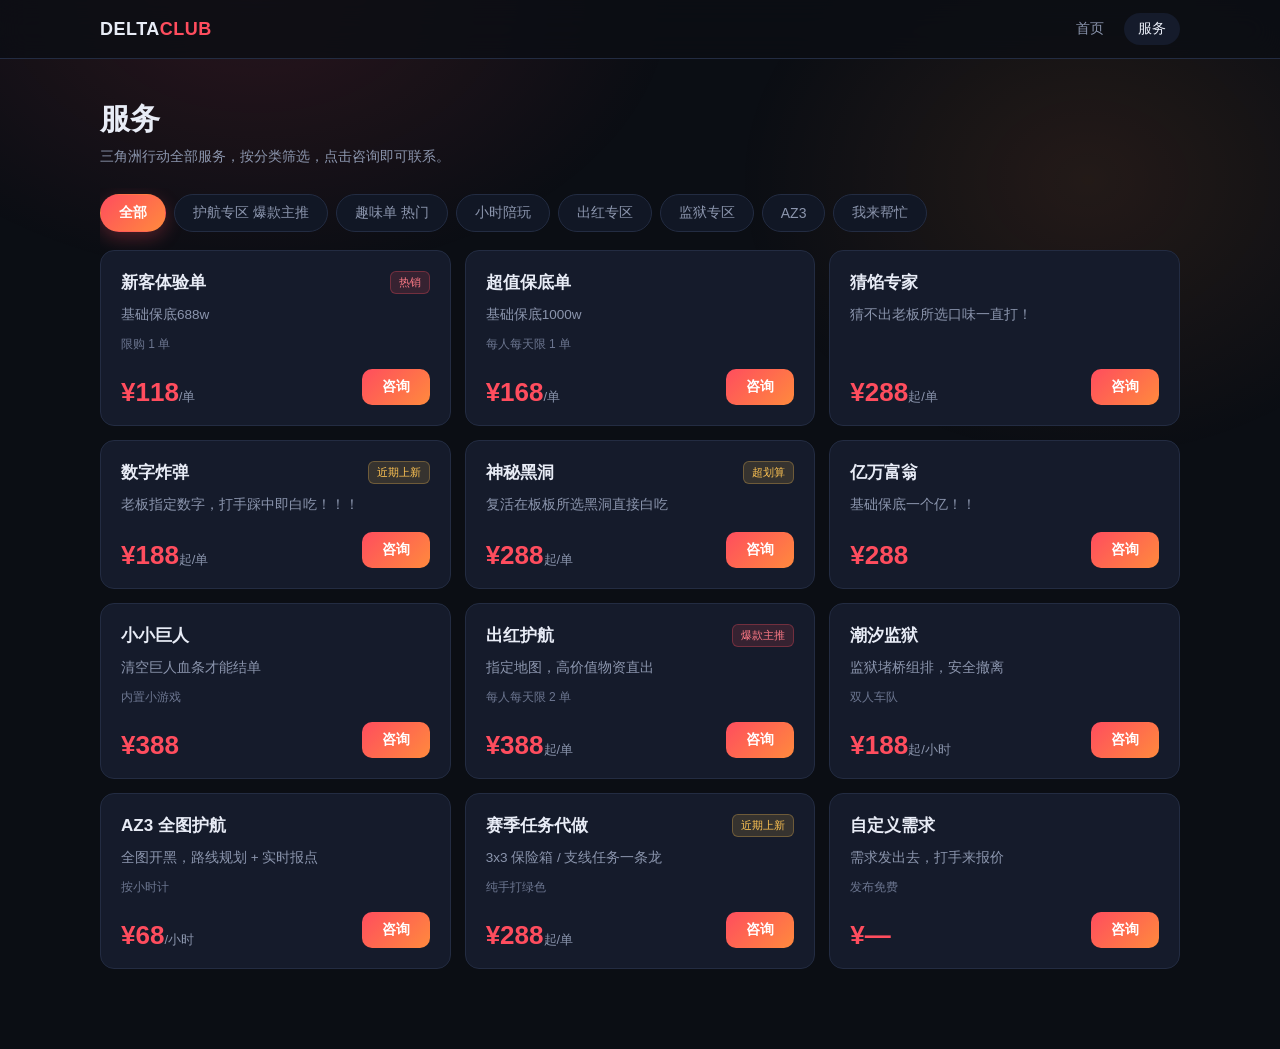
==== services.html @ d566fbeb "上传文件" ====
<!DOCTYPE html>
<html lang="zh-CN">
<head>
  <meta charset="UTF-8">
  <meta name="viewport" content="width=device-width, initial-scale=1.0">
  <title>服务页 | DELTA CLUB</title>
  <meta name="description" content="三角洲行动护航、陪玩、趣味单服务价目表">
  <link rel="stylesheet" href="css/style.css">
</head>
<body>

<header>
  <div class="wrap nav">
    <div class="logo">DELTA<span>CLUB</span></div>
    <nav class="nav-links">
      <a href="index.html">首页</a>
      <a href="services.html" class="active">服务</a>
    </nav>
  </div>
</header>

<main class="wrap">
  <section class="page-head">
    <h1>服务</h1>
    <p>三角洲行动全部服务，按分类筛选，点击咨询即可联系。</p>
  </section>

  <div class="tabs" id="tabs"></div>

  <section class="grid" id="grid"></section>
</main>

<!-- 咨询弹窗 -->
<div class="modal" id="consultModal">
  <div class="modal-box">
    <h3 id="modalTitle">咨询</h3>
    <p class="sub" id="modalDesc"></p>
    <div id="modalQR" style="display:none;text-align:center;margin-bottom:14px;"></div>
    <div class="contact-row">
      <span>📱 微信号</span>
      <b id="modalWechat" style="cursor:pointer" title="点击复制"></b>
    </div>
    <div class="contact-row">
      <span>🐧 QQ</span>
      <b id="modalQQ" style="cursor:pointer" title="点击复制"></b>
    </div>
    <button class="modal-close" id="modalClose">关闭</button>
  </div>
</div>

<script src="js/data.js"></script>
<script src="js/main.js"></script>

</body>
</html>
---- css/style.css ----
:root {
  --bg: #0b0e14;
  --bg-soft: #111725;
  --card: #151b2b;
  --card-hover: #1b2336;
  --line: #232c42;
  --text: #e8ecf6;
  --text-dim: #8b95ad;
  --accent: #ff4d5e;
  --accent-2: #ff8a3d;
  --gold: #ffc453;
  --radius: 14px;
}

* { box-sizing: border-box; margin: 0; padding: 0; }

body {
  font-family: -apple-system, "PingFang SC", "Microsoft YaHei", sans-serif;
  background: var(--bg);
  color: var(--text);
  -webkit-font-smoothing: antialiased;
  padding-bottom: 80px;
}

/* 背景光晕 */
body::before {
  content: '';
  position: fixed;
  inset: 0;
  background:
    radial-gradient(600px 400px at 20% 0%, rgba(255, 77, 94, .12), transparent 70%),
    radial-gradient(500px 400px at 85% 20%, rgba(255, 138, 61, .10), transparent 70%);
  pointer-events: none;
  z-index: 0;
}

.wrap { max-width: 1120px; margin: 0 auto; padding: 0 20px; position: relative; z-index: 1; }

/* 顶栏 */
header {
  position: sticky; top: 0; z-index: 50;
  background: rgba(11, 14, 20, .82);
  backdrop-filter: blur(14px);
  border-bottom: 1px solid var(--line);
}
.nav { display: flex; align-items: center; gap: 12px; height: 58px; }
.logo { font-size: 18px; font-weight: 800; letter-spacing: .5px; }
.logo span { color: var(--accent); }
.nav-links { margin-left: auto; display: flex; gap: 6px; }
.nav-links a {
  color: var(--text-dim); text-decoration: none; font-size: 14px;
  padding: 7px 14px; border-radius: 999px; transition: .2s;
}
.nav-links a:hover, .nav-links a.active { color: var(--text); background: var(--card); }

/* 页头 */
.page-head { padding: 40px 0 22px; }
.page-head h1 { font-size: 30px; letter-spacing: -0.5px; }
.page-head p { color: var(--text-dim); margin-top: 8px; font-size: 14px; }

/* 分类 Tab */
.tabs {
  display: flex; gap: 8px; overflow-x: auto;
  padding: 6px 0 18px; scrollbar-width: none;
}
.tabs::-webkit-scrollbar { display: none; }
.tab {
  flex: 0 0 auto; cursor: pointer; user-select: none;
  padding: 9px 18px; border-radius: 999px; font-size: 14px;
  background: var(--bg-soft); border: 1px solid var(--line);
  color: var(--text-dim); transition: .2s; white-space: nowrap;
}
.tab:hover { color: var(--text); border-color: #35405e; }
.tab.on {
  background: linear-gradient(135deg, var(--accent), var(--accent-2));
  border-color: transparent; color: #fff; font-weight: 600;
  box-shadow: 0 6px 18px rgba(255, 77, 94, .28);
}

/* 服务卡片 */
.grid {
  display: grid; gap: 14px;
  grid-template-columns: repeat(auto-fill, minmax(300px, 1fr));
}
.card {
  background: var(--card); border: 1px solid var(--line);
  border-radius: var(--radius); padding: 20px;
  display: flex; flex-direction: column; gap: 10px;
  transition: transform .22s, border-color .22s, box-shadow .22s;
  animation: rise .38s ease both;
}
.card:hover {
  transform: translateY(-4px);
  border-color: rgba(255, 77, 94, .45);
  box-shadow: 0 14px 34px rgba(0, 0, 0, .45);
}
@keyframes rise { from { opacity: 0; transform: translateY(14px); } }

.card-top { display: flex; align-items: flex-start; gap: 10px; }
.card-name { font-size: 17px; font-weight: 700; }
.badges { display: flex; gap: 6px; flex-wrap: wrap; margin-left: auto; }
.badge {
  font-size: 11px; padding: 3px 8px; border-radius: 6px;
  background: rgba(255, 196, 83, .14); color: var(--gold);
  border: 1px solid rgba(255, 196, 83, .28);
}
.badge.hot { background: rgba(255, 77, 94, .14); color: #ff7b87; border-color: rgba(255, 77, 94, .3); }

.card-desc { color: var(--text-dim); font-size: 13.5px; line-height: 1.6; min-height: 22px; }
.card-note { font-size: 12px; color: #6c7690; }

.card-foot { display: flex; align-items: flex-end; gap: 12px; margin-top: auto; padding-top: 6px; }
.price { color: var(--accent); font-size: 26px; font-weight: 800; line-height: 1; }
.price small { font-size: 13px; font-weight: 500; color: var(--text-dim); }
.btn-consult {
  margin-left: auto; cursor: pointer; border: 0;
  padding: 9px 20px; border-radius: 10px; font-size: 14px; font-weight: 600;
  color: #fff; background: linear-gradient(135deg, var(--accent), var(--accent-2));
  transition: .2s; font-family: inherit;
}
.btn-consult:hover { filter: brightness(1.1); transform: translateY(-1px); }

/* 首页 hero */
.hero { padding: 70px 0 50px; text-align: center; }
.hero h1 { font-size: 44px; line-height: 1.25; letter-spacing: -1px; }
.hero h1 em {
  font-style: normal;
  background: linear-gradient(135deg, var(--accent), var(--accent-2));
  -webkit-background-clip: text; background-clip: text; color: transparent;
}
.hero p { color: var(--text-dim); margin: 16px 0 30px; font-size: 16px; }
.btn-main {
  display: inline-block; text-decoration: none; color: #fff;
  padding: 13px 34px; border-radius: 12px; font-weight: 700; font-size: 15px;
  background: linear-gradient(135deg, var(--accent), var(--accent-2));
  box-shadow: 0 10px 26px rgba(255, 77, 94, .3); transition: .2s;
}
.btn-main:hover { transform: translateY(-2px); filter: brightness(1.08); }

.features { display: grid; gap: 14px; grid-template-columns: repeat(auto-fit, minmax(230px, 1fr)); margin-bottom: 60px; }
.feature { background: var(--card); border: 1px solid var(--line); border-radius: var(--radius); padding: 22px; }
.feature h3 { font-size: 16px; margin-bottom: 8px; }
.feature p { color: var(--text-dim); font-size: 13.5px; line-height: 1.65; }
.feature .ico { font-size: 22px; margin-bottom: 10px; }

/* 弹窗 */
.modal {
  position: fixed; inset: 0; z-index: 100;
  background: rgba(0, 0, 0, .65); backdrop-filter: blur(4px);
  display: none; align-items: center; justify-content: center; padding: 20px;
}
.modal.on { display: flex; }
.modal-box {
  background: var(--card); border: 1px solid var(--line);
  border-radius: 18px; padding: 28px; width: 100%; max-width: 380px;
  animation: pop .26s cubic-bezier(.2, .9, .3, 1.2) both;
}
@keyframes pop { from { opacity: 0; transform: scale(.9) translateY(10px); } }
.modal-box h3 { font-size: 19px; margin-bottom: 4px; }
.modal-box .sub { color: var(--text-dim); font-size: 13px; margin-bottom: 18px; }
.contact-row {
  display: flex; justify-content: space-between; align-items: center;
  padding: 12px 14px; background: var(--bg-soft);
  border: 1px solid var(--line); border-radius: 10px; margin-bottom: 10px; font-size: 14px;
}
.contact-row span { color: var(--text-dim); }
.contact-row b { font-family: ui-monospace, Consolas, monospace; }
.modal-close {
  width: 100%; margin-top: 12px; padding: 11px; cursor: pointer;
  background: var(--bg-soft); border: 1px solid var(--line);
  color: var(--text-dim); border-radius: 10px; font-size: 14px; font-family: inherit;
}
.modal-close:hover { color: var(--text); }

footer { border-top: 1px solid var(--line); padding: 26px 0; text-align: center; color: #5c657d; font-size: 13px; }

@media (max-width: 640px) {
  .hero h1 { font-size: 32px; }
  .page-head h1 { font-size: 24px; }
  .nav-links a { padding: 7px 10px; font-size: 13px; }
}
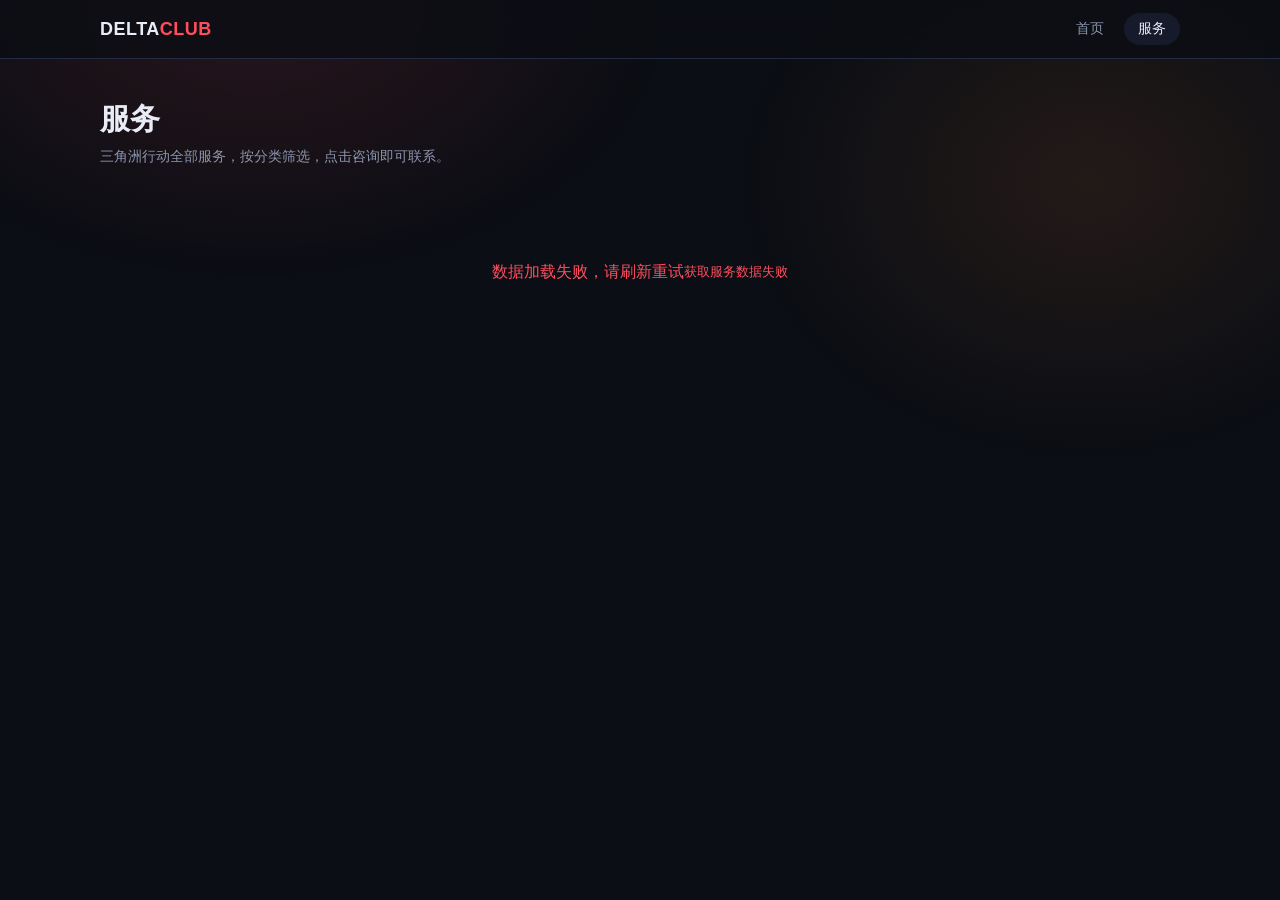
==== commit 0fb5c4e4: "functions更新" ====
--- a/services.html
+++ b/services.html
@@ -44,11 +44,17 @@
       <span>🐧 QQ</span>
       <b id="modalQQ" style="cursor:pointer" title="点击复制"></b>
     </div>
+    <div class="order-form" id="orderForm" style="display:block;margin-top:16px;padding-top:16px;border-top:1px solid var(--line);">
+      <p style="font-size:14px;color:var(--text);margin-bottom:10px;">📝 提交订单</p>
+      <input id="orderContact" type="text" placeholder="请输入联系方式（微信号/QQ）" style="width:100%;padding:10px 12px;border-radius:8px;border:1px solid var(--line);background:var(--bg-soft);color:var(--text);font-size:13px;margin-bottom:8px;font-family:inherit;">
+      <textarea id="orderRemark" placeholder="备注（可选）" rows="2" style="width:100%;padding:10px 12px;border-radius:8px;border:1px solid var(--line);background:var(--bg-soft);color:var(--text);font-size:13px;resize:vertical;font-family:inherit;"></textarea>
+      <button class="btn-consult" id="orderSubmit" style="width:100%;margin-top:10px;">提交订单</button>
+      <p id="orderStatus" style="margin-top:8px;font-size:13px;text-align:center;"></p>
+    </div>
     <button class="modal-close" id="modalClose">关闭</button>
   </div>
 </div>
 
-<script src="js/data.js"></script>
 <script src="js/main.js"></script>
 
 </body>
